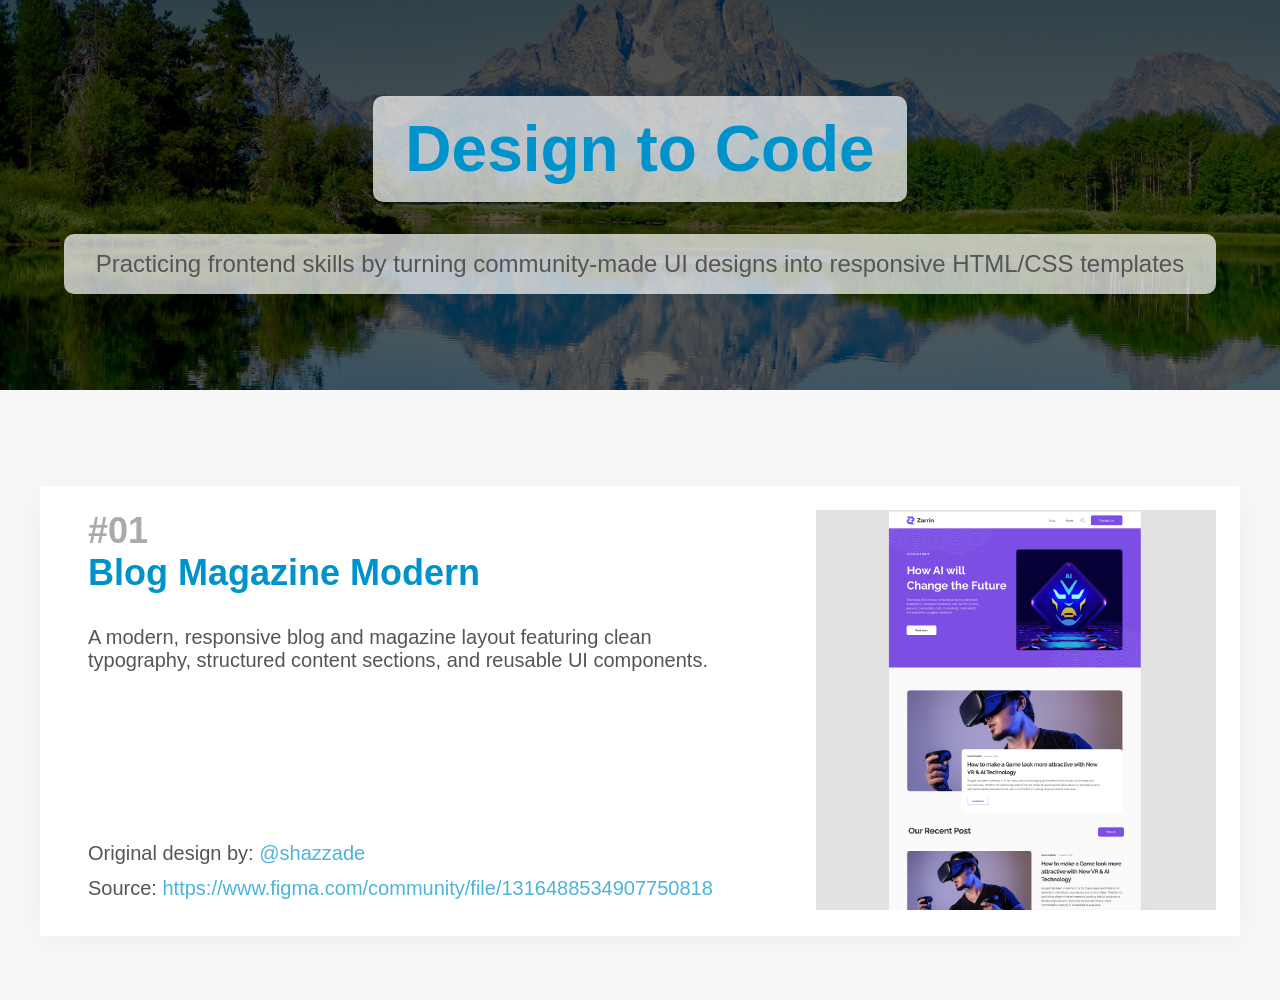
==== index.html @ 517d5eed "Added main page of blog-magazine-modern" ====
<!DOCTYPE html>
<html lang="en">
    <head>
        <meta charset="UTF-8" />
        <meta name="viewport" content="width=device-width, initial-scale=1.0" />
        <title>Design to Code</title>
        <link rel="stylesheet" href="assets/css/main.css" />
        <link rel="stylesheet" href="assets/css/responsive.css" />
    </head>
    <body>
        <header class="header">
            <h1 class="heading-primary background-overlay">Design to Code</h1>
            <p class="description-primary background-overlay">
                Practicing frontend skills by turning community-made UI designs
                into responsive HTML/CSS templates
            </p>
        </header>
        <main class="main">
            <section class="template-section">
                <p class="template-number">#01</p>
                <h2 class="template-header">
                    <a href="templates/01-blog-magazine-modern/">
                        Blog Magazine Modern
                    </a>
                </h2>
                <p class="template-description">
                    A modern, responsive blog and magazine layout featuring
                    clean typography, structured content sections, and reusable
                    UI components.
                </p>
                <p class="template-source">
                    Original design by:
                    <a href="https://www.figma.com/@shazzade" target="_blank">
                        @shazzade
                    </a>
                </p>
                <p class="template-source">
                    Source:
                    <a
                        href="https://www.figma.com/community/file/1316488534907750818"
                        target="_blank"
                    >
                        https://www.figma.com/community/file/1316488534907750818
                    </a>
                </p>
                <div class="template-screenshot">
                    <img
                        src="assets/images/screenshots/01-header.png"
                        alt="template screenshot"
                    />
                </div>
            </section>
        </main>
    </body>
</html>
---- assets/css/main.css ----
/*

--- 01 TYPOGRAPHY SYSTEM

- Font sizes (px)
10 / 12 / 14 / 16 / 18 / 20 / 24 / 30 / 36 / 44 / 52 / 62 / 74 / 86 / 98

--- 02 WHITESPACE

- Spacing system (px)
2 / 4 / 8 / 12 / 16 / 24 / 32 / 48 / 64 / 80 / 96 / 128

*/

/**************************/
/* GENERAL */
/**************************/

* {
    padding: 0;
    margin: 0;
    box-sizing: border-box;
}

html {
    /* COLOR SYSTEM */
    --primary-color: #0092ca;
    --primary-color-shade-30: #4db3da;
    --text-color: #555;
    /* --background-color: #ececec; */
    --background-color: #f8f8f8;

    --border-radius: 1rem;
    --box-shadow: 0 0.5rem 3.2rem rgba(0, 0, 0, 0.05);

    font-size: 62.5%;
}

body {
    background-color: var(--background-color);
    font-family: sans-serif;
    color: var(--text-color);
}

a,
a:link,
a:visited {
    text-decoration: none;
    color: inherit;
}

a:hover {
    text-decoration: underline;
}

/**************************/
/* COMPONENTS */
/**************************/

/**************************/
/* HEADER */
/**************************/

.header {
    padding: 9.6rem 0;
    text-align: center;
    margin-bottom: 9.6rem;

    background-image: linear-gradient(rgba(0, 0, 0, 0.7), rgba(0, 0, 0, 0.6)),
        url("../images/01-background-david-banning-yFWrvDnDg8U-unsplash.jpg");
    background-size: cover;
    background-position: center;

    display: flex;
    flex-direction: column;
    justify-content: center;
    align-items: center;
    gap: 3.2rem;
}

.heading-primary {
    color: var(--primary-color);
    /* color: #fff; */
    font-size: 6.4rem;
}

.description-primary {
    font-size: 2.4rem;
    /* color: #A8F1FF; */
}

.background-overlay {
    background-color: rgba(255, 255, 255, 0.7);
    padding: 1.6rem 3.2rem;
    border-radius: var(--border-radius);
    /* backdrop-filter: blur(2px); */
}

/**************************/
/* MAIN */
/**************************/

.main {
    padding: 0 4rem;
}

.template-section {
    margin: 0 auto;
    padding: 2.4rem;
    padding-left: 4.8rem;
    max-width: 140rem;
    background-color: #fff;
    /* border-radius: var(--border-radius); */
    box-shadow: var(--box-shadow);

    margin-bottom: 6.4rem;

    display: grid;
    grid-template-columns: 1fr minmax(auto, 40rem);
    grid-template-rows: auto auto 1fr auto auto;
    column-gap: 9.6rem;
}

.template-number {
    font-size: 3.6rem;
    font-weight: bold;
    color: #aaa;
}

.template-header {
    font-size: 3.6rem;
    color: var(--primary-color);
    margin-bottom: 3.2rem;
}

.template-description {
    font-size: 2rem;
    margin-bottom: 4.8rem;
}

/* original img size 800*800 */
.template-screenshot {
    /* border-radius: var(--border-radius); */
    grid-row: 1 / -1;
    grid-column: 2 / 3;
    align-self: start;
}

.template-screenshot img {
    max-width: 100%;
    aspect-ratio: 1;
}

.template-source {
    font-size: 2rem;
    margin-bottom: 1.2rem;
    overflow: hidden;
    text-overflow: ellipsis;
}

.template-source a {
    color: var(--primary-color-shade-30);
}
---- assets/css/responsive.css ----
/* @media(max-width: 148em) {
    .main {
        padding: 0 4rem;
    }
} */

/* 16 * 75em = 1200px */
@media (max-width: 75em) {
    html {
        font-size: 56.25%;
    }

    .heading-primary {
        font-size: 4.8rem;
    }

    .description-primary {
        font-size: 2rem;
    }

    .template-section {
        column-gap: 4.8rem;
    }
}

/* 16 * 62.5em = 1000px */
@media (max-width: 62.5em) {
    .template-section {
        grid-template-columns: 1.5fr 1fr;
        column-gap: 2.4rem;
    }

    .description-primary {
        /* same as main padding */
        margin-left: 4rem;
        margin-right: 4rem;
    }

    .template-screenshot {
        grid-row: 1 / -3;
        margin-bottom: 2.4rem;
        /* align-self: center; */
    }

    .template-source {
        grid-column: 1 / -1;
    }
}

/* 16 * 48em = 768px */
@media (max-width: 48em) {
    html {
        font-size: 50%;
    }

    .template-section {
        grid-template-columns: auto 1fr;
        grid-template-rows: repeat(5, auto);
    }

    .template-number {
        grid-row: 1;
        grid-column: 1;
    }

    .template-header {
        grid-row: 1;
        grid-column: 2;
    }

    .template-screenshot {
        grid-column: 1 / -1;
        grid-row: 2;
        max-width: 40rem;
        justify-self: center;
        margin-bottom: 3.2rem;
    }

    .template-description, .template-source {
        grid-column: 1 / -1;
    }

    .template-description {
        margin-bottom: 6.4rem;
    }
}

/* 16 * 26.75em = 428px */
@media (max-width: 26.75em) {
    body {
        background-color: #fff;
    }

    .header {
        min-height: 41.5rem;
        padding: 0;
        justify-content: space-between;
        align-items: stretch;
        gap: 0;
    }

    .heading-primary, .description-primary {
        border-radius: 0;
        margin: 0;
    }

    .main {
        padding: 0;
    }

    .template-section {
        box-shadow: none;
        grid-template-columns: auto;
        grid-template-rows: repeat(6, auto);
        border-bottom: 1px solid #eee;
        padding: 2.4rem;
    }

    .template-header {
        grid-row: 2;
        grid-column: 1;
    }

    .template-screenshot {
        grid-row: 3;
        max-width: 100%;
    }
}
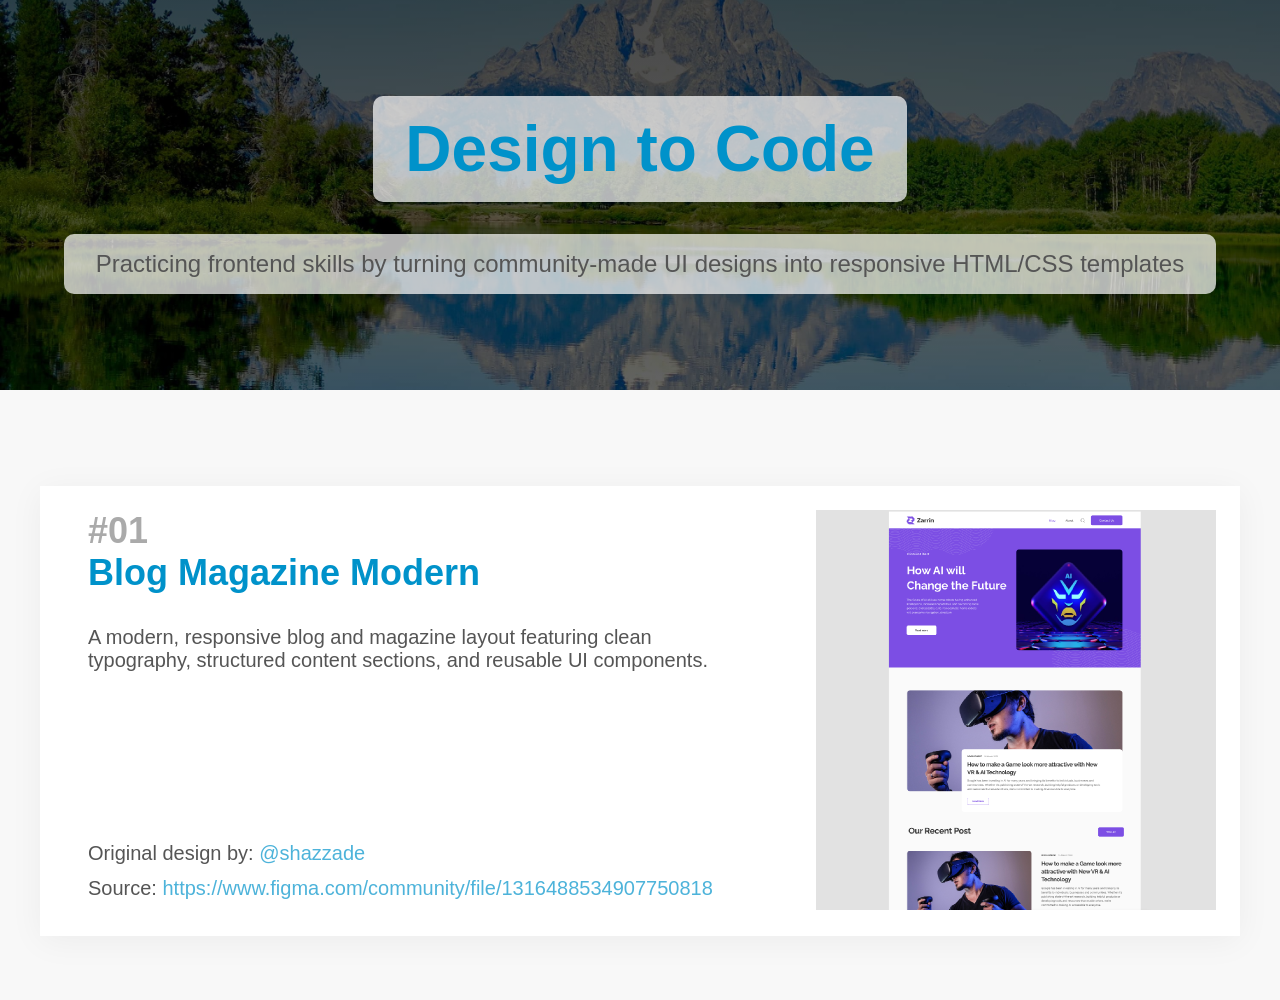
==== commit 60e1bdb7: "fix main page image address" ====
--- a/index.html
+++ b/index.html
@@ -45,7 +45,7 @@
                 </p>
                 <div class="template-screenshot">
                     <img
-                        src="assets/images/screenshots/01-header.png"
+                        src="assets/images/screenshots/01-blog-magazine-modern.png"
                         alt="template screenshot"
                     />
                 </div>
--- a/assets/css/main.css
+++ b/assets/css/main.css
@@ -67,7 +67,7 @@
     margin-bottom: 9.6rem;
 
     background-image: linear-gradient(rgba(0, 0, 0, 0.7), rgba(0, 0, 0, 0.6)),
-        url("../images/01-background-david-banning-yFWrvDnDg8U-unsplash.jpg");
+        url("../images/content/01-main-page-background.jpg");
     background-size: cover;
     background-position: center;
 
